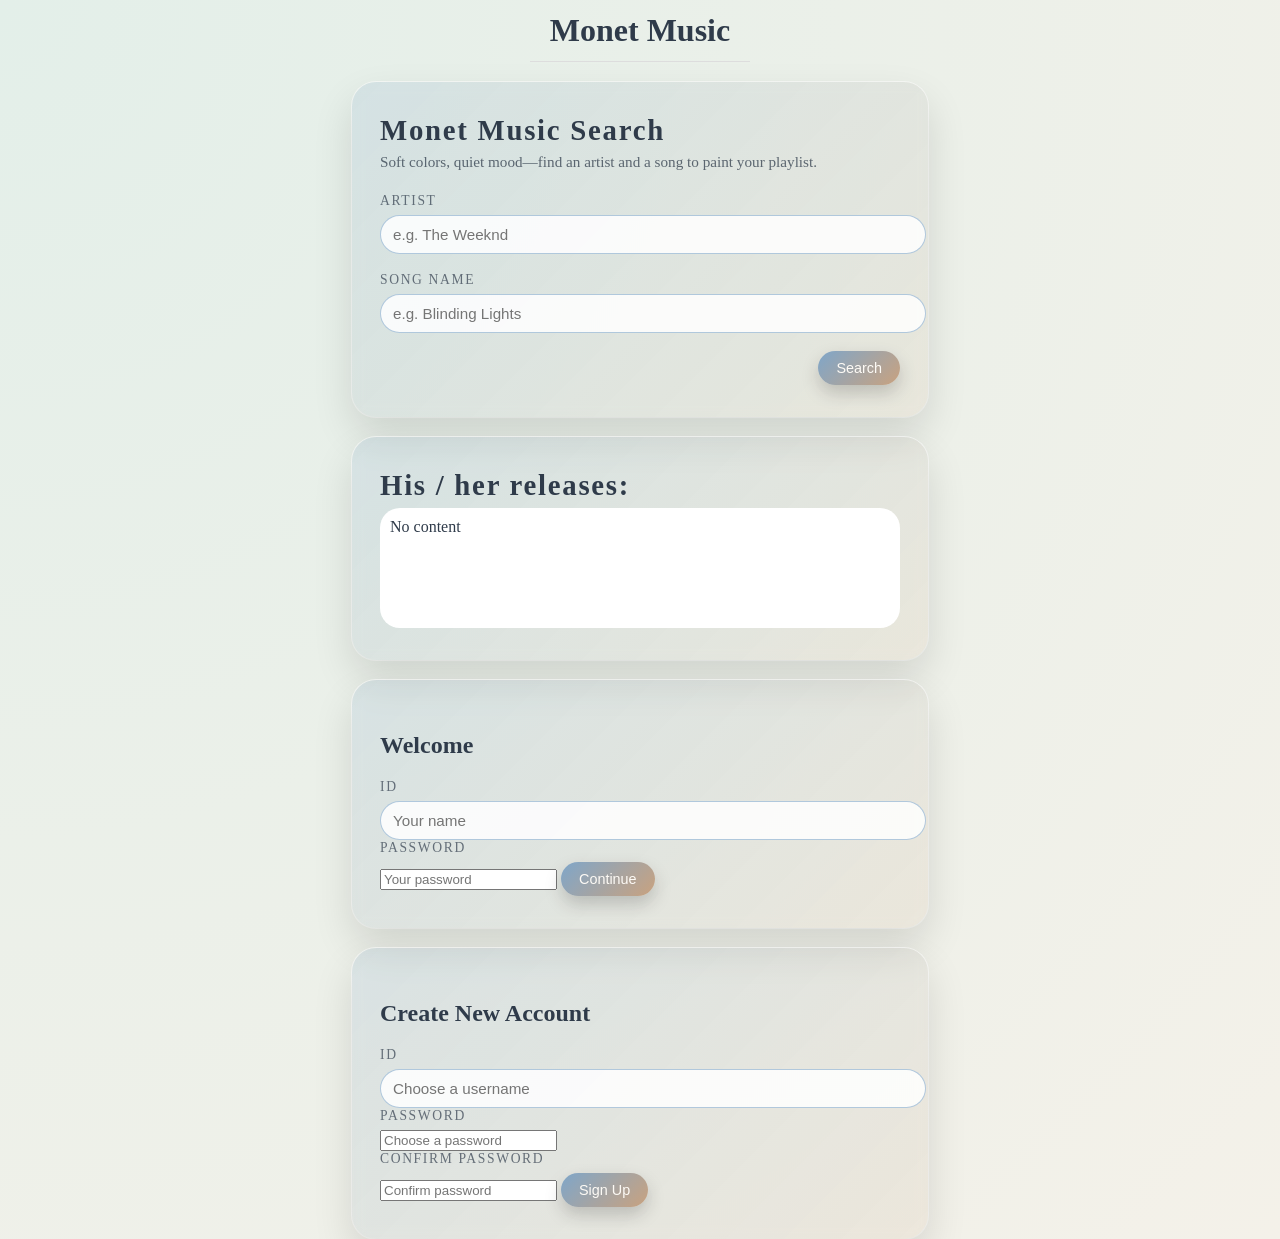
==== web/index.html @ d3612227 "imitates log-in behavior." ====
<!DOCTYPE html>
<html lang="en">

<head>
  <meta charset="UTF-8" />
  <title>Monet Music Search</title>
  <link rel="stylesheet" href="styles.css">
</head>

<body>
  <header class="app-header">
    <div class="logo-area">
      <h1>Monet Music</h1>
    </div>
  
    <div id="user-area" class="user-area logged-out">
      <!-- Logged-out state -->
      <!-- <button id="login-btn" class="login-btn">Sign In</button> -->
  
      <!-- Logged-in state -->
      <div id="profile-box" class="profile-box hidden">
        <img id="profile-photo" class="profile-photo" src="" alt="User Photo">
        <span id="profile-name" class="profile-name"></span>
      </div>
    </div>
  </header>
  
  <div class="canvas">
    <h1 class="title">Monet Music Search</h1>
    <p class="subtitle">
      Soft colors, quiet mood—find an artist and a song to paint your playlist.
    </p>

    <form id="form">
      <div class="field-group">
        <label for="artist">Artist</label>
        <input type="text" id="artist" name="artist" placeholder="e.g. The Weeknd" />
      </div>

      <div class="field-group">
        <label for="song">Song name</label>
        <input type="text" id="song" name="song" placeholder="e.g. Blinding Lights" />
      </div>

      <div class="actions">
        <button id='submit-btn' type="submit">Search</button>
      </div>
    </form>
  </div>

  <div id="response-div" class="canvas">
    <h1 class="title">His / her releases: </h1>
    <div id="releases-div">
      <div id="blank-ph">No content</div>
      <!-- from js -->

    </div>
  </div>

  <div class="auth-card canvas">
    <h2>Welcome</h2>
    <form id="sign">
      <label for="u-name">ID</label>
      <input type="text" id="u-name" name="u-name" placeholder="Your name">

      <label for="password">Password</label>
      <input type="password" id="password" name="password" placeholder="Your password">

      <button type="submit">Continue</button>
    </form>
  </div>

  <div class="auth-card canvas">
    <h2>Create New Account</h2>
    <form id="create-account">
      <label for="new-u-name">ID</label>
      <input type="text" id="new-u-name" name="new-u-name" placeholder="Choose a username">

      <label for="new-password">Password</label>
      <input type="password" id="new-password" name="new-password" placeholder="Choose a password">

      <label for="confirm-password">Confirm Password</label>
      <input type="password" id="confirm-password" name="confirm-password" placeholder="Confirm password">

      <button type="submit">Sign Up</button>
    </form>
  </div>



  <script type="module" src="scripts.js"></script>
</body>

</html>
---- web/styles.css ----
:root {
  --bg1: #f4f1e9;
  --bg2: #e3efe9;
  --accent1: #7fa6c9;
  --accent2: #c9a27f;
  --text: #2f3b4a;
}

body {
  margin: 0;
  gap: 20px;
  min-height: 100vh;
  font-family: "Georgia", "Times New Roman", serif;
  color: var(--text);
  background: radial-gradient(circle at top left, var(--bg2), var(--bg1));
  display: flex;
  flex-direction: column;
  align-items: center;
  justify-content: space-around;
}

/* header */
.app-header {
  display: flex;
  justify-content: space-between;
  align-items: center;
  padding: 12px 20px;
  border-bottom: 1px solid #ddd;
}

.logo-area h1 {
  margin: 0;
}

.user-area {
  display: flex;
  align-items: center;
  gap: 12px;
}

.login-btn {
  padding: 6px 12px;
  border-radius: 6px;
  border: none;
  background: #333;
  color: white;
  cursor: pointer;
}

.profile-box {
  display: flex;
  align-items: center;
  gap: 10px;
}

.profile-photo {
  width: 38px;
  height: 38px;
  border-radius: 50%;
  object-fit: cover;
  border: 2px solid #ccc;
}

.profile-name {
  font-size: 0.9rem;
  font-weight: 600;
}

.hidden {
  display: none;
}
/* end header */

.canvas {
  max-width: 520px;
  width: 90%;
  padding: 32px 28px;
  border-radius: 24px;
  background: linear-gradient(
    135deg,
    rgba(127, 166, 201, 0.18),
    rgba(201, 162, 127, 0.12)
  );
  box-shadow:
    0 18px 40px rgba(0, 0, 0, 0.12),
    0 0 0 1px rgba(255, 255, 255, 0.6);
  backdrop-filter: blur(6px);
}

.title {
  font-size: 1.8rem;
  margin: 0 0 6px;
  letter-spacing: 0.06em;
}

.subtitle {
  margin: 0 0 22px;
  font-size: 0.95rem;
  color: rgba(47, 59, 74, 0.75);
}

.field-group {
  margin-bottom: 18px;
}

label {
  display: block;
  font-size: 0.85rem;
  margin-bottom: 6px;
  text-transform: uppercase;
  letter-spacing: 0.12em;
  color: rgba(47, 59, 74, 0.7);
}

input[type="text"] {
  width: 100%;
  padding: 10px 12px;
  border-radius: 999px;
  border: 1px solid rgba(127, 166, 201, 0.6);
  background: rgba(255, 255, 255, 0.85);
  font-size: 0.95rem;
  outline: none;
  transition: box-shadow 0.2s ease, border-color 0.2s ease,
    background 0.2s ease;
}

input[type="text"]:focus {
  border-color: var(--accent1);
  box-shadow: 0 0 0 2px rgba(127, 166, 201, 0.35);
  background: rgba(255, 255, 255, 0.98);
}

.actions {
  margin-top: 10px;
  display: flex;
  justify-content: flex-end;
}

button {
  border: none;
  border-radius: 999px;
  padding: 9px 18px;
  font-size: 0.9rem;
  cursor: pointer;
  background: linear-gradient(
    135deg,
    var(--accent1),
    var(--accent2)
  );
  color: #fdfaf5;
  box-shadow: 0 8px 18px rgba(0, 0, 0, 0.18);
  transition: transform 0.15s ease, box-shadow 0.15s ease,
    filter 0.15s ease;
}

button:hover {
  transform: translateY(-1px);
  box-shadow: 0 10px 22px rgba(0, 0, 0, 0.22);
  filter: brightness(1.05);
}

button:active {
  transform: translateY(1px);
  box-shadow: 0 4px 10px rgba(0, 0, 0, 0.18);
  filter: brightness(0.97);
}

div#blank-ph {
  height: 100px;
  border-radius: 20px;
  background-color: #fff;
  padding: 10px;
}

/* floating */
/* Artist Card Container */
.artist-card {
  margin: 2rem 0;
  padding: 1.5rem;
  border-radius: 12px;
  background: #f7f7f7;
}

/* Artist Header */
.artist-info {
  display: flex;
  align-items: center;
  gap: 1rem;
}

.artist-name {
  margin: 0;
}

.artist-photo {
  width: 60px;
  height: 60px;
  border-radius: 50%;
  object-fit: cover;
}

/* Release Tiles Grid */
.release-tiles {
  margin-top: 1rem;
  display: grid;
  grid-template-columns: repeat(auto-fill, minmax(90px, 1fr));
  gap: 12px;
}

/* Individual Tile */
.release-tile {
  position: relative;
  width: 100%;
  aspect-ratio: 1 / 1;
  overflow: hidden;
  border-radius: 8px;
  cursor: pointer;
  transition: transform 0.25s ease, box-shadow 0.25s ease;
}

.release-tile img {
  width: 100%;
  height: 100%;
  object-fit: cover;
}

/* Hover enlarge + float */
.release-tile:hover {
  transform: scale(1.25);
  z-index: 10;
  box-shadow: 0 8px 20px rgba(0,0,0,0.25);
}

/* Album name label */
.release-label {
  position: absolute;
  bottom: 0;
  left: 0;
  right: 0;
  padding: 6px;
  font-size: 0.75rem;
  text-align: center;
  background: rgba(0,0,0,0.65);
  color: white;
  opacity: 0;
  transition: opacity 0.25s ease;
}

/* Reveal label on hover */
.release-tile:hover .release-label {
  opacity: 1;
}
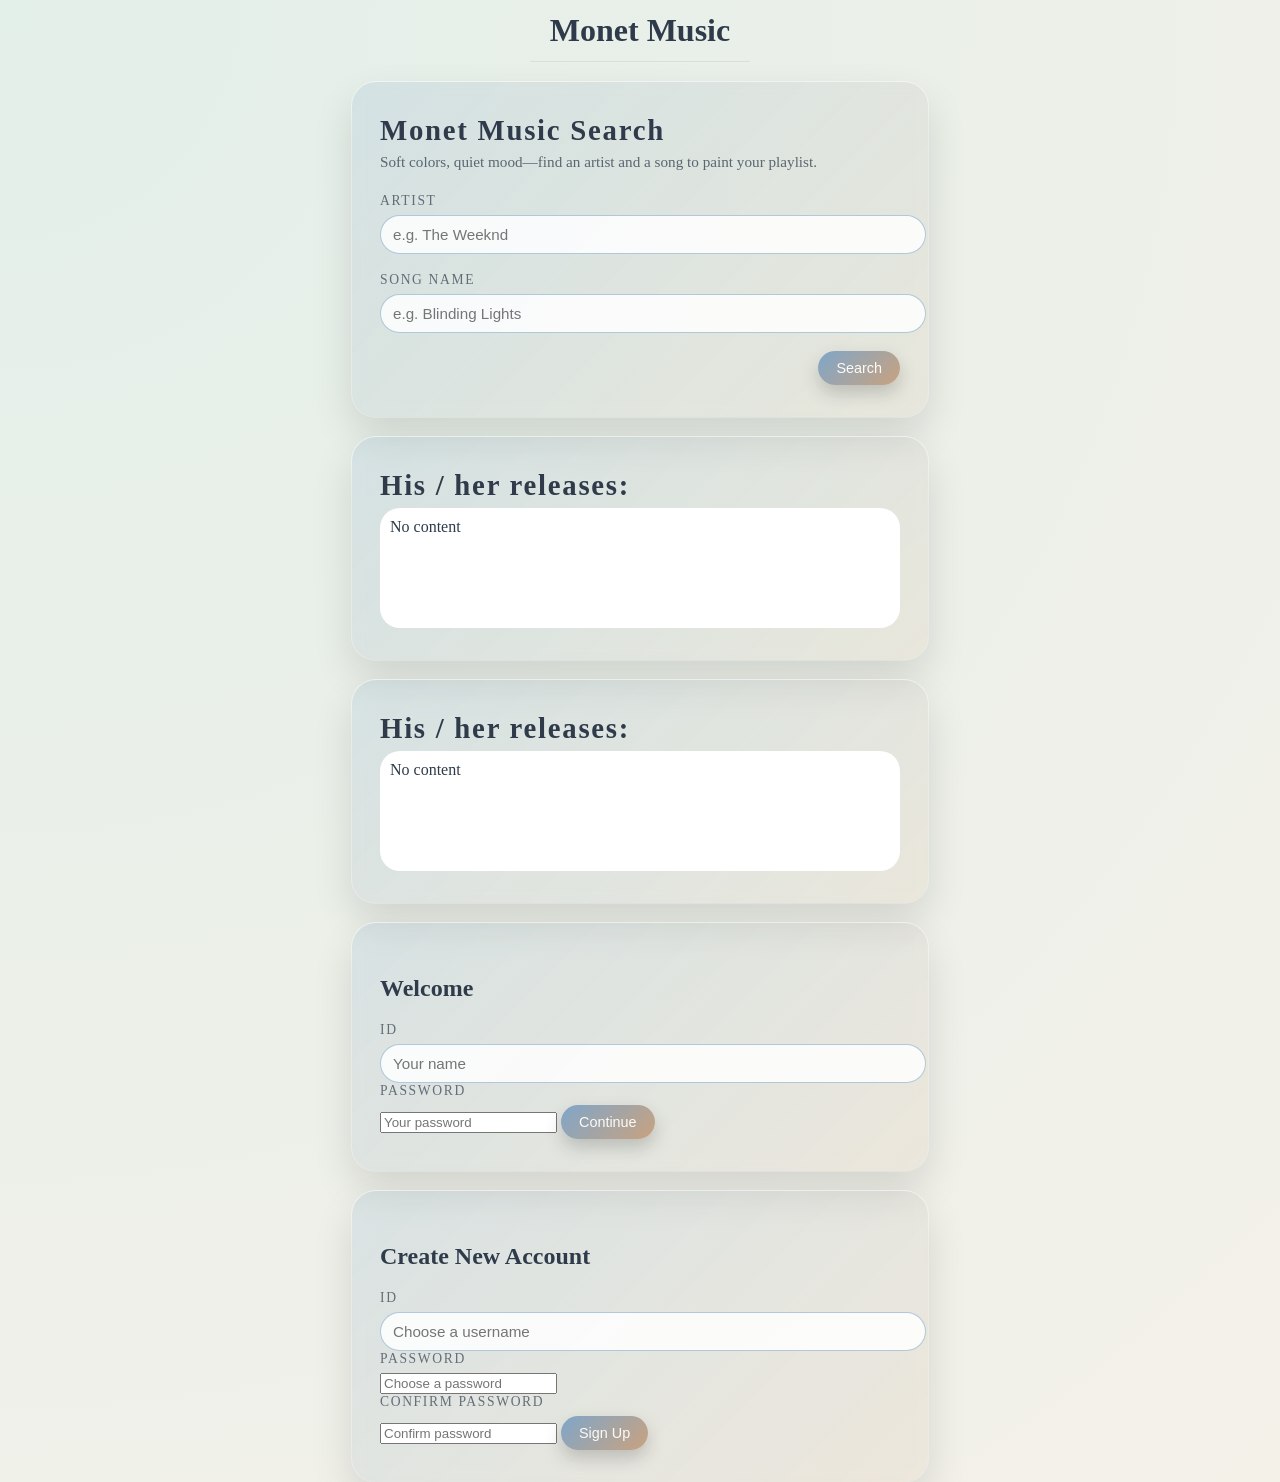
==== commit 32509396: "try one server for one domain" ====
--- a/web/index.html
+++ b/web/index.html
@@ -48,7 +48,16 @@
     </form>
   </div>
 
-  <div id="response-div" class="canvas">
+  <div id="artist-search" class="canvas">
+    <h1 class="title">His / her releases: </h1>
+    <div id="releases-div">
+      <div id="blank-ph">No content</div>
+      <!-- from js -->
+
+    </div>
+  </div>
+
+  <div id="song-search" class="canvas">
     <h1 class="title">His / her releases: </h1>
     <div id="releases-div">
       <div id="blank-ph">No content</div>
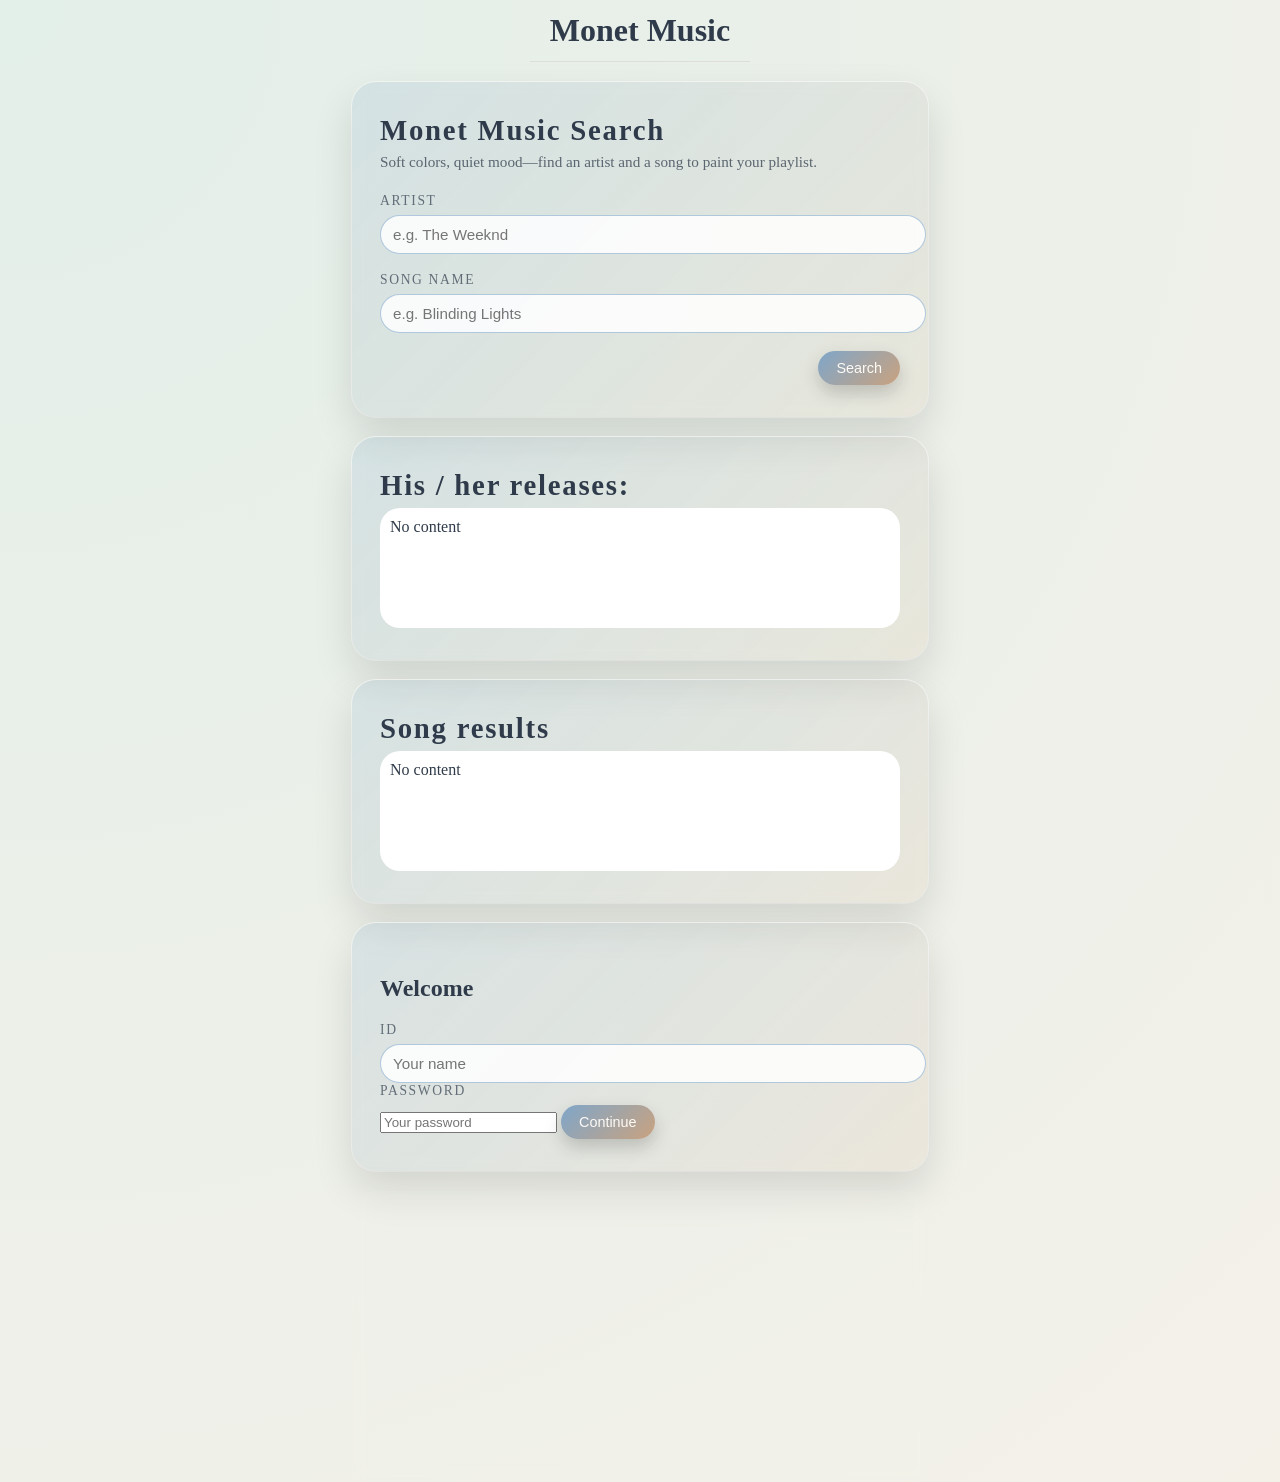
==== commit ceee76bd: "Display songs searched by song name and artist" ====
--- a/web/index.html
+++ b/web/index.html
@@ -48,25 +48,24 @@
     </form>
   </div>
 
-  <div id="artist-search" class="canvas">
+  <div id="artist-result-div" class="canvas">
     <h1 class="title">His / her releases: </h1>
-    <div id="releases-div">
+    <div id="artists-div">
+      <div id="blank-ph">No content</div>
+      <!-- from js -->
+
+    </div>
+  </div>
+  <div id="songs-result-div" class="canvas">
+    <h1 class="title">Song results</h1>
+    <div id="songs-div">
       <div id="blank-ph">No content</div>
       <!-- from js -->
 
     </div>
   </div>
 
-  <div id="song-search" class="canvas">
-    <h1 class="title">His / her releases: </h1>
-    <div id="releases-div">
-      <div id="blank-ph">No content</div>
-      <!-- from js -->
-
-    </div>
-  </div>
-
-  <div class="auth-card canvas">
+   <div class="auth-card canvas">
     <h2>Welcome</h2>
     <form id="sign">
       <label for="u-name">ID</label>
--- a/web/styles.css
+++ b/web/styles.css
@@ -69,6 +69,7 @@
 .hidden {
   display: none;
 }
+
 /* end header */
 
 .canvas {
@@ -76,11 +77,9 @@
   width: 90%;
   padding: 32px 28px;
   border-radius: 24px;
-  background: linear-gradient(
-    135deg,
-    rgba(127, 166, 201, 0.18),
-    rgba(201, 162, 127, 0.12)
-  );
+  background: linear-gradient(135deg,
+      rgba(127, 166, 201, 0.18),
+      rgba(201, 162, 127, 0.12));
   box-shadow:
     0 18px 40px rgba(0, 0, 0, 0.12),
     0 0 0 1px rgba(255, 255, 255, 0.6);
@@ -142,11 +141,9 @@
   padding: 9px 18px;
   font-size: 0.9rem;
   cursor: pointer;
-  background: linear-gradient(
-    135deg,
-    var(--accent1),
-    var(--accent2)
-  );
+  background: linear-gradient(135deg,
+      var(--accent1),
+      var(--accent2));
   color: #fdfaf5;
   box-shadow: 0 8px 18px rgba(0, 0, 0, 0.18);
   transition: transform 0.15s ease, box-shadow 0.15s ease,
@@ -228,7 +225,7 @@
 .release-tile:hover {
   transform: scale(1.25);
   z-index: 10;
-  box-shadow: 0 8px 20px rgba(0,0,0,0.25);
+  box-shadow: 0 8px 20px rgba(0, 0, 0, 0.25);
 }
 
 /* Album name label */
@@ -240,7 +237,7 @@
   padding: 6px;
   font-size: 0.75rem;
   text-align: center;
-  background: rgba(0,0,0,0.65);
+  background: rgba(0, 0, 0, 0.65);
   color: white;
   opacity: 0;
   transition: opacity 0.25s ease;
@@ -250,3 +247,45 @@
 .release-tile:hover .release-label {
   opacity: 1;
 }
+
+
+/* rows */
+.song-row {
+  display: flex;
+  align-items: center;
+  padding: 12px;
+  border-radius: 12px;
+  background: var(--md-sys-color-surface-container-low, #ffffff);
+  margin-bottom: 10px;
+  transition: background 0.2s;
+}
+
+.song-row:hover {
+  background: var(--md-sys-color-surface-container, #f0edf3);
+}
+
+.song-thumb {
+  width: 56px;
+  height: 56px;
+  border-radius: 8px;
+  object-fit: cover;
+  margin-right: 14px;
+  background: #ddd;
+}
+
+.song-info {
+  display: flex;
+  flex-direction: column;
+}
+
+.song-title {
+  font-size: 1rem;
+  font-weight: 600;
+  margin: 0;
+}
+
+.song-artist {
+  font-size: 0.875rem;
+  opacity: 0.7;
+  margin: 2px 0 0 0;
+}
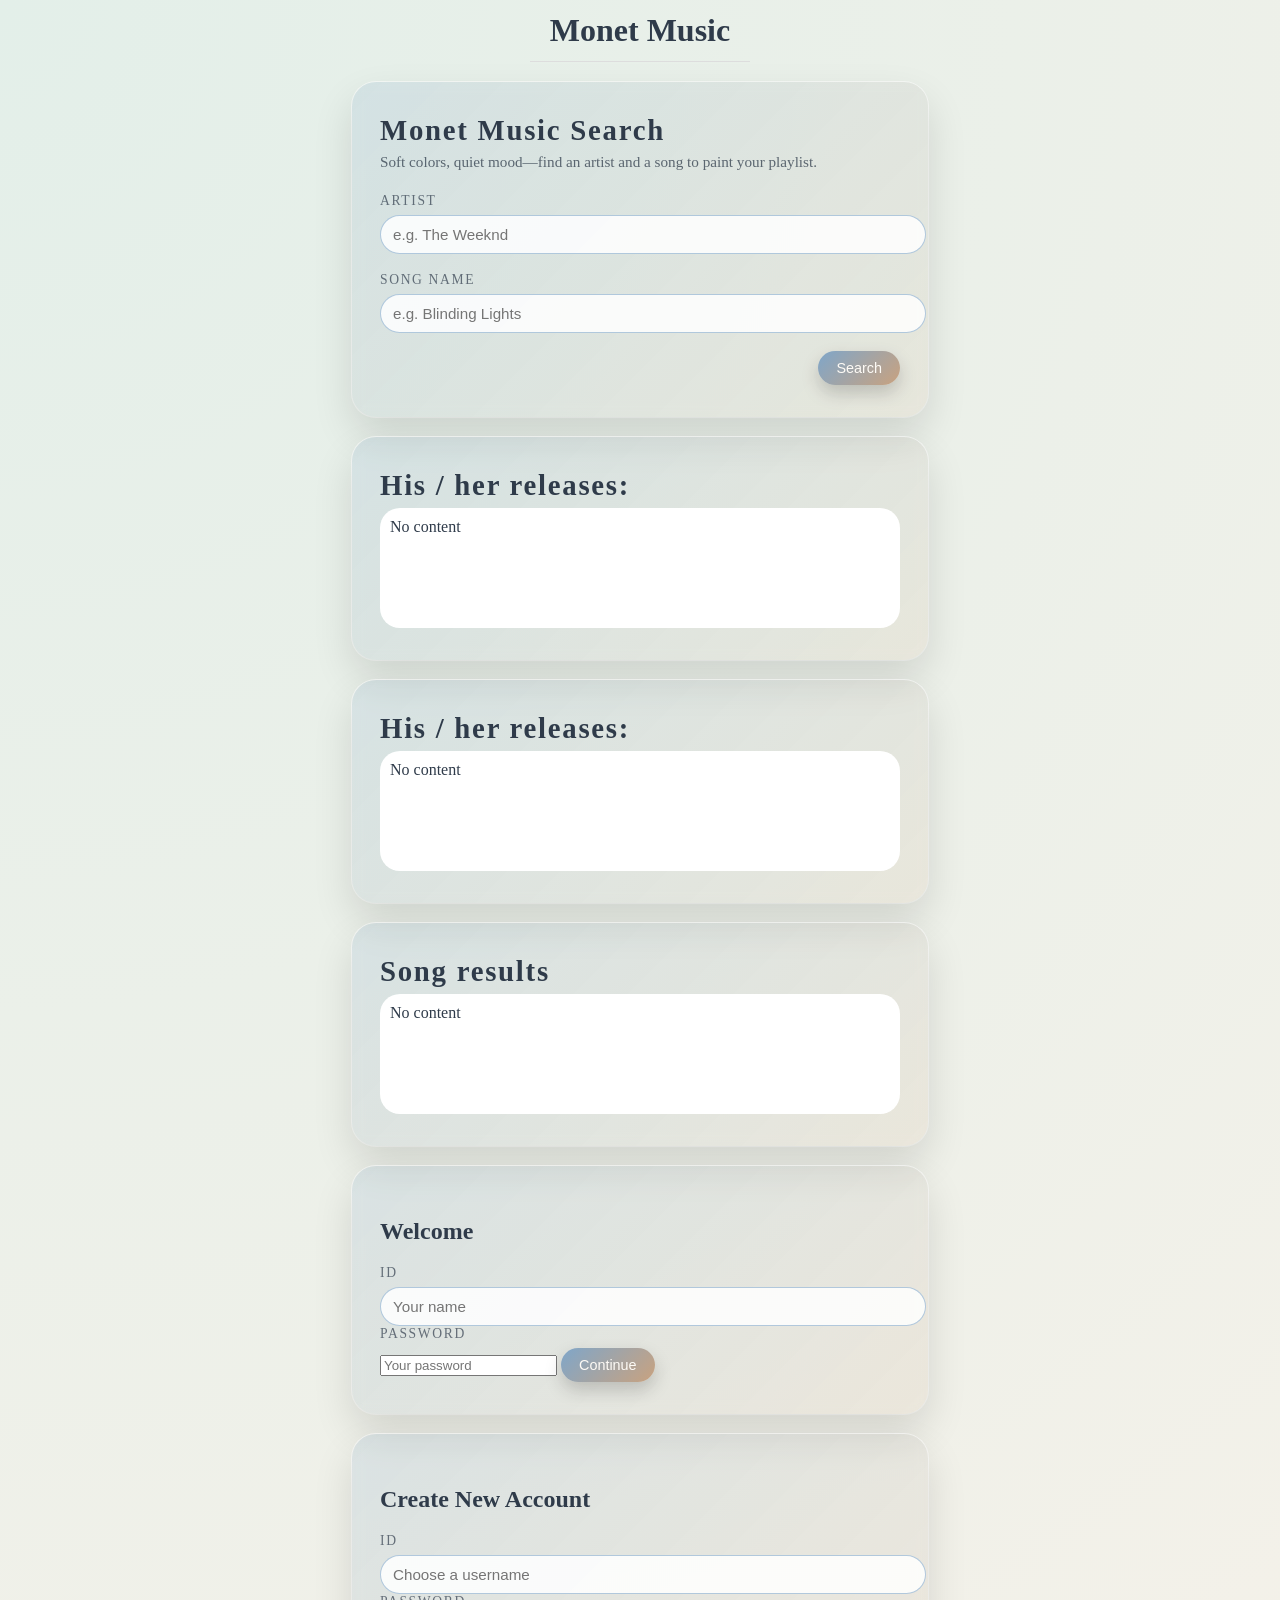
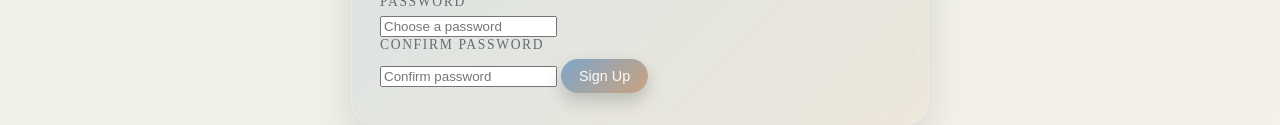
==== commit 0aaf072a: "Merge branch 'main' into one_server" ====
--- a/web/index.html
+++ b/web/index.html
@@ -48,7 +48,16 @@
     </form>
   </div>
 
-  <div id="artist-result-div" class="canvas">
+  <div id="artist-search" class="canvas">
+    <h1 class="title">His / her releases: </h1>
+    <div id="releases-div">
+      <div id="blank-ph">No content</div>
+      <!-- from js -->
+
+    </div>
+  </div>
+
+  <div id="song-search" class="canvas">
     <h1 class="title">His / her releases: </h1>
     <div id="artists-div">
       <div id="blank-ph">No content</div>
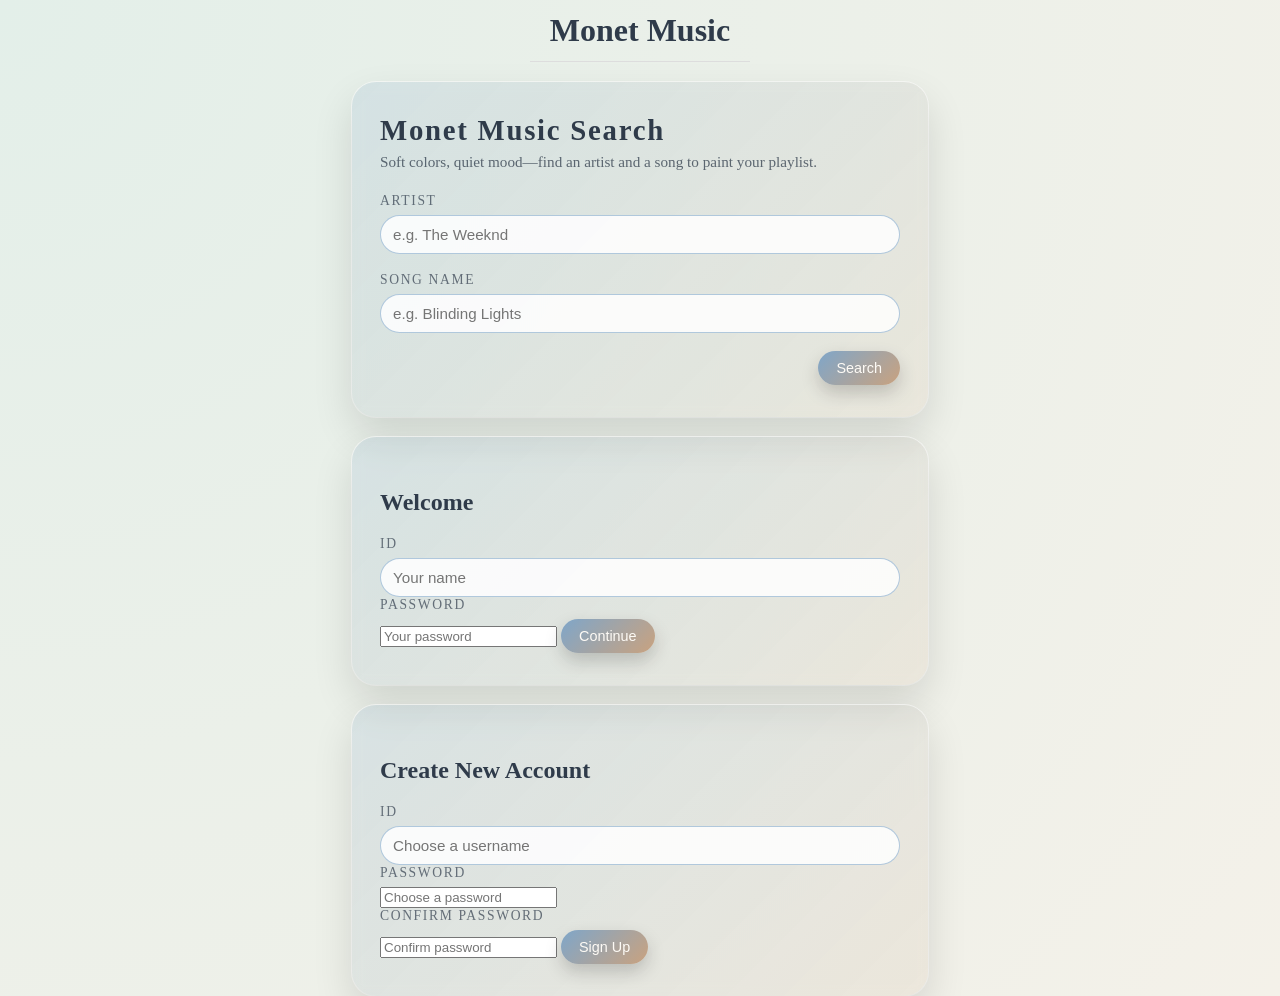
==== commit 33e80bb8: "Semi-finished prototype. Can write reviews" ====
--- a/web/index.html
+++ b/web/index.html
@@ -14,8 +14,6 @@
     </div>
   
     <div id="user-area" class="user-area logged-out">
-      <!-- Logged-out state -->
-      <!-- <button id="login-btn" class="login-btn">Sign In</button> -->
   
       <!-- Logged-in state -->
       <div id="profile-box" class="profile-box hidden">
@@ -39,7 +37,7 @@
 
       <div class="field-group">
         <label for="song">Song name</label>
-        <input type="text" id="song" name="song" placeholder="e.g. Blinding Lights" />
+        <input type="text" id="song" name="song" placeholder="e.g. Blinding Lights" required />
       </div>
 
       <div class="actions">
@@ -50,25 +48,17 @@
 
   <div id="artist-search" class="canvas">
     <h1 class="title">His / her releases: </h1>
-    <div id="releases-div">
-      <div id="blank-ph">No content</div>
+    <div id="artists-div">
+      <div id="blank-ph">Thinking...</div>
       <!-- from js -->
 
     </div>
   </div>
 
   <div id="song-search" class="canvas">
-    <h1 class="title">His / her releases: </h1>
-    <div id="artists-div">
-      <div id="blank-ph">No content</div>
-      <!-- from js -->
-
-    </div>
-  </div>
-  <div id="songs-result-div" class="canvas">
     <h1 class="title">Song results</h1>
     <div id="songs-div">
-      <div id="blank-ph">No content</div>
+      <div id="blank-ph">Thinking...</div>
       <!-- from js -->
 
     </div>
--- a/web/styles.css
+++ b/web/styles.css
@@ -16,7 +16,7 @@
   display: flex;
   flex-direction: column;
   align-items: center;
-  justify-content: space-around;
+  justify-content: space-evenly;
 }
 
 /* header */
@@ -84,6 +84,13 @@
     0 18px 40px rgba(0, 0, 0, 0.12),
     0 0 0 1px rgba(255, 255, 255, 0.6);
   backdrop-filter: blur(6px);
+}
+#artist-search {
+  display: none;
+}
+
+#song-search {
+  display: none;
 }
 
 .title {
@@ -253,6 +260,7 @@
 .song-row {
   display: flex;
   align-items: center;
+  width: 100%;
   padding: 12px;
   border-radius: 12px;
   background: var(--md-sys-color-surface-container-low, #ffffff);
@@ -288,4 +296,27 @@
   font-size: 0.875rem;
   opacity: 0.7;
   margin: 2px 0 0 0;
+}
+
+/* review */
+.review-textarea {
+  width: 100%;
+  height:auto;
+  min-height: 120px;
+  border-radius: 12px;
+  border: 1px solid #ccc;
+  padding: 12px;
+  font-size: 0.95rem;
+  margin-bottom: 16px;
+  background: #e9e9e1;
+  display: block;
+  box-sizing: border-box;
+  /* auto resize */
+  resize: none;              /* important: let JS handle resizing */
+  overflow: hidden;          /* hide scrollbars */
+  transition: border-color 0.2s;
+}
+
+input[type=text] {
+  box-sizing: border-box;
 }
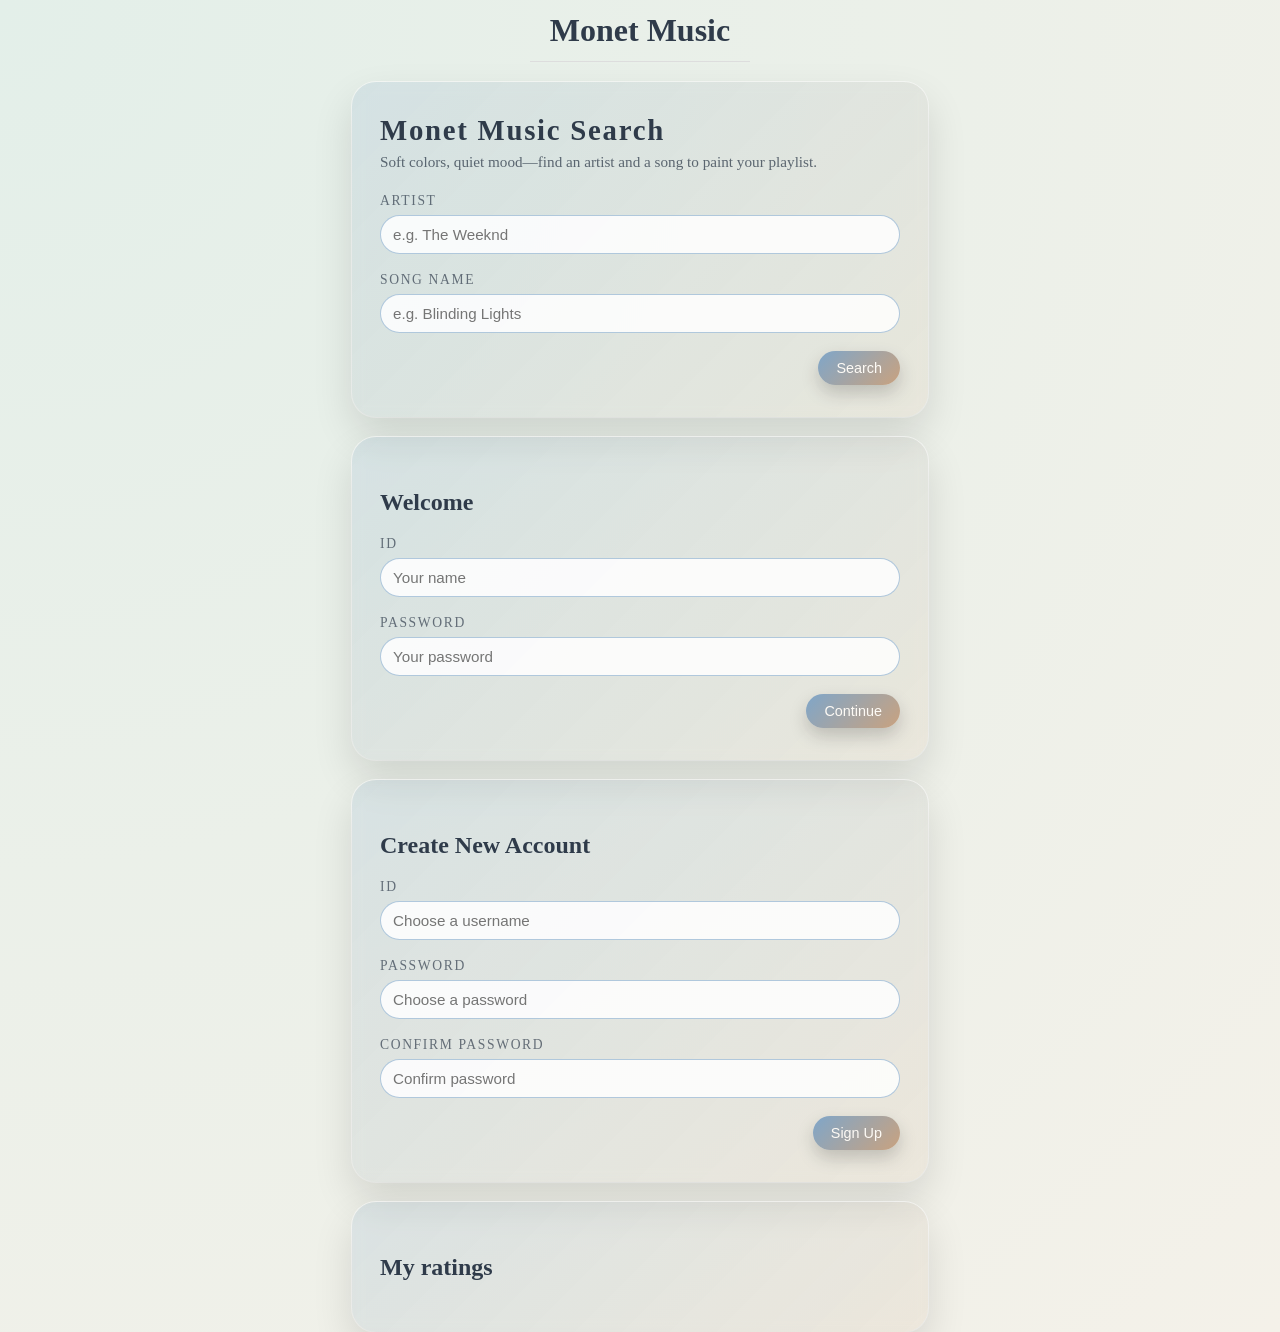
==== commit 9b414ed0: "display review history;  better load waiting; local cache;" ====
--- a/web/index.html
+++ b/web/index.html
@@ -12,9 +12,9 @@
     <div class="logo-area">
       <h1>Monet Music</h1>
     </div>
-  
+
     <div id="user-area" class="user-area logged-out">
-  
+
       <!-- Logged-in state -->
       <div id="profile-box" class="profile-box hidden">
         <img id="profile-photo" class="profile-photo" src="" alt="User Photo">
@@ -22,8 +22,8 @@
       </div>
     </div>
   </header>
-  
-  <div class="canvas">
+
+  <div class="canvas" id="search-div">
     <h1 class="title">Monet Music Search</h1>
     <p class="subtitle">
       Soft colors, quiet mood—find an artist and a song to paint your playlist.
@@ -32,7 +32,7 @@
     <form id="form">
       <div class="field-group">
         <label for="artist">Artist</label>
-        <input type="text" id="artist" name="artist" placeholder="e.g. The Weeknd" />
+        <input type="text" id="artist" name="artist" placeholder="e.g. The Weeknd" required />
       </div>
 
       <div class="field-group">
@@ -49,7 +49,7 @@
   <div id="artist-search" class="canvas">
     <h1 class="title">His / her releases: </h1>
     <div id="artists-div">
-      <div id="blank-ph">Thinking...</div>
+      <!-- <div id="blank-ph">Thinking...</div> -->
       <!-- from js -->
 
     </div>
@@ -58,44 +58,65 @@
   <div id="song-search" class="canvas">
     <h1 class="title">Song results</h1>
     <div id="songs-div">
-      <div id="blank-ph">Thinking...</div>
+      <div id="blank-ph">Thinking... <p>Due to the physical distance of our server, response might take a while. In the mean time, have some fun. </p>
+        <iframe style = "width: 100%; height: 550px; overflow: hidden; border: none;" src = "https://playpager.com/embed/wordpuzzle/index.html" title="Word Puzzle" scrolling = "no"></iframe>
+      </div>
       <!-- from js -->
 
     </div>
   </div>
-
-   <div class="auth-card canvas">
+<!-- artist thinks when searching for songs
+ 
+ no back up for when server is down - thinkinggggggg -->
+  <div class="auth-card canvas">
     <h2>Welcome</h2>
     <form id="sign">
-      <label for="u-name">ID</label>
-      <input type="text" id="u-name" name="u-name" placeholder="Your name">
+      <div class="field-group">
+        <label for="u-name">ID</label>
+        <input type="text" id="u-name" name="u-name" placeholder="Your name">
+      </div>
 
-      <label for="password">Password</label>
-      <input type="password" id="password" name="password" placeholder="Your password">
+      <div class="field-group">
+        <label for="password">Password</label>
+        <input type="password" id="password" name="password" placeholder="Your password">
+      </div>
 
-      <button type="submit">Continue</button>
+      <div class="actions">
+        <button type="submit">Continue</button>
+      </div>
     </form>
   </div>
 
   <div class="auth-card canvas">
     <h2>Create New Account</h2>
     <form id="create-account">
-      <label for="new-u-name">ID</label>
-      <input type="text" id="new-u-name" name="new-u-name" placeholder="Choose a username">
+      <div class="field-group">
+        <label for="u-name">ID</label>
+        <input type="text" id="u-name" name="u-name" placeholder="Choose a username">
+      </div>
 
-      <label for="new-password">Password</label>
-      <input type="password" id="new-password" name="new-password" placeholder="Choose a password">
+      <div class="field-group">
+        <label for="password">Password</label>
+        <input type="password" id="password" name="password" placeholder="Choose a password">
+      </div>
 
-      <label for="confirm-password">Confirm Password</label>
-      <input type="password" id="confirm-password" name="confirm-password" placeholder="Confirm password">
+      <div class="field-group">
+        <label for="confirm-password">Confirm Password</label>
+        <input type="password" id="confirm-password" name="confirm-password" placeholder="Confirm password">
+      </div>
 
-      <button type="submit">Sign Up</button>
+      <div class="actions">
+        <button type="submit">Sign Up</button>
+      </div>
     </form>
   </div>
 
-
+  <section id="my-reviews" class="canvas">
+    <h2>My ratings</h2>
+    
+  </section>
 
   <script type="module" src="scripts.js"></script>
 </body>
 
-</html>
+</html>
--- a/web/styles.css
+++ b/web/styles.css
@@ -85,10 +85,8 @@
     0 0 0 1px rgba(255, 255, 255, 0.6);
   backdrop-filter: blur(6px);
 }
-#artist-search {
-  display: none;
-}
-
+
+#artist-search,
 #song-search {
   display: none;
 }
@@ -118,7 +116,8 @@
   color: rgba(47, 59, 74, 0.7);
 }
 
-input[type="text"] {
+input[type="text"], 
+input[type="password"] {
   width: 100%;
   padding: 10px 12px;
   border-radius: 999px;
@@ -126,11 +125,12 @@
   background: rgba(255, 255, 255, 0.85);
   font-size: 0.95rem;
   outline: none;
-  transition: box-shadow 0.2s ease, border-color 0.2s ease,
-    background 0.2s ease;
-}
-
-input[type="text"]:focus {
+  transition: box-shadow 0.2s ease, border-color 0.2s ease, background 0.2s ease;
+  box-sizing: border-box; /* merged from duplicate selector */
+}
+
+input[type="text"]:focus, 
+input[type="password"]:focus {
   border-color: var(--accent1);
   box-shadow: 0 0 0 2px rgba(127, 166, 201, 0.35);
   background: rgba(255, 255, 255, 0.98);
@@ -148,13 +148,10 @@
   padding: 9px 18px;
   font-size: 0.9rem;
   cursor: pointer;
-  background: linear-gradient(135deg,
-      var(--accent1),
-      var(--accent2));
+  background: linear-gradient(135deg, var(--accent1), var(--accent2));
   color: #fdfaf5;
   box-shadow: 0 8px 18px rgba(0, 0, 0, 0.18);
-  transition: transform 0.15s ease, box-shadow 0.15s ease,
-    filter 0.15s ease;
+  transition: transform 0.15s ease, box-shadow 0.15s ease, filter 0.15s ease;
 }
 
 button:hover {
@@ -170,14 +167,13 @@
 }
 
 div#blank-ph {
-  height: 100px;
+  height: fit-content;
   border-radius: 20px;
   background-color: #fff;
   padding: 10px;
 }
 
 /* floating */
-/* Artist Card Container */
 .artist-card {
   margin: 2rem 0;
   padding: 1.5rem;
@@ -185,7 +181,6 @@
   background: #f7f7f7;
 }
 
-/* Artist Header */
 .artist-info {
   display: flex;
   align-items: center;
@@ -203,7 +198,6 @@
   object-fit: cover;
 }
 
-/* Release Tiles Grid */
 .release-tiles {
   margin-top: 1rem;
   display: grid;
@@ -211,11 +205,10 @@
   gap: 12px;
 }
 
-/* Individual Tile */
 .release-tile {
   position: relative;
   width: 100%;
-  aspect-ratio: 1 / 1;
+  aspect-ratio: 1/1;
   overflow: hidden;
   border-radius: 8px;
   cursor: pointer;
@@ -228,14 +221,12 @@
   object-fit: cover;
 }
 
-/* Hover enlarge + float */
 .release-tile:hover {
   transform: scale(1.25);
   z-index: 10;
   box-shadow: 0 8px 20px rgba(0, 0, 0, 0.25);
 }
 
-/* Album name label */
 .release-label {
   position: absolute;
   bottom: 0;
@@ -250,12 +241,10 @@
   transition: opacity 0.25s ease;
 }
 
-/* Reveal label on hover */
 .release-tile:hover .release-label {
   opacity: 1;
 }
 
-
 /* rows */
 .song-row {
   display: flex;
@@ -263,13 +252,13 @@
   width: 100%;
   padding: 12px;
   border-radius: 12px;
-  background: var(--md-sys-color-surface-container-low, #ffffff);
+  background: var(--bg1, #ffffff); /* undefined var */
   margin-bottom: 10px;
   transition: background 0.2s;
 }
 
 .song-row:hover {
-  background: var(--md-sys-color-surface-container, #f0edf3);
+  background: var(--bg2, #f0edf3); /* undefined var */
 }
 
 .song-thumb {
@@ -301,7 +290,7 @@
 /* review */
 .review-textarea {
   width: 100%;
-  height:auto;
+  height: auto; /* fixed missing semicolon */
   min-height: 120px;
   border-radius: 12px;
   border: 1px solid #ccc;
@@ -311,12 +300,7 @@
   background: #e9e9e1;
   display: block;
   box-sizing: border-box;
-  /* auto resize */
-  resize: none;              /* important: let JS handle resizing */
-  overflow: hidden;          /* hide scrollbars */
+  resize: none;
+  overflow: hidden;
   transition: border-color 0.2s;
 }
-
-input[type=text] {
-  box-sizing: border-box;
-}
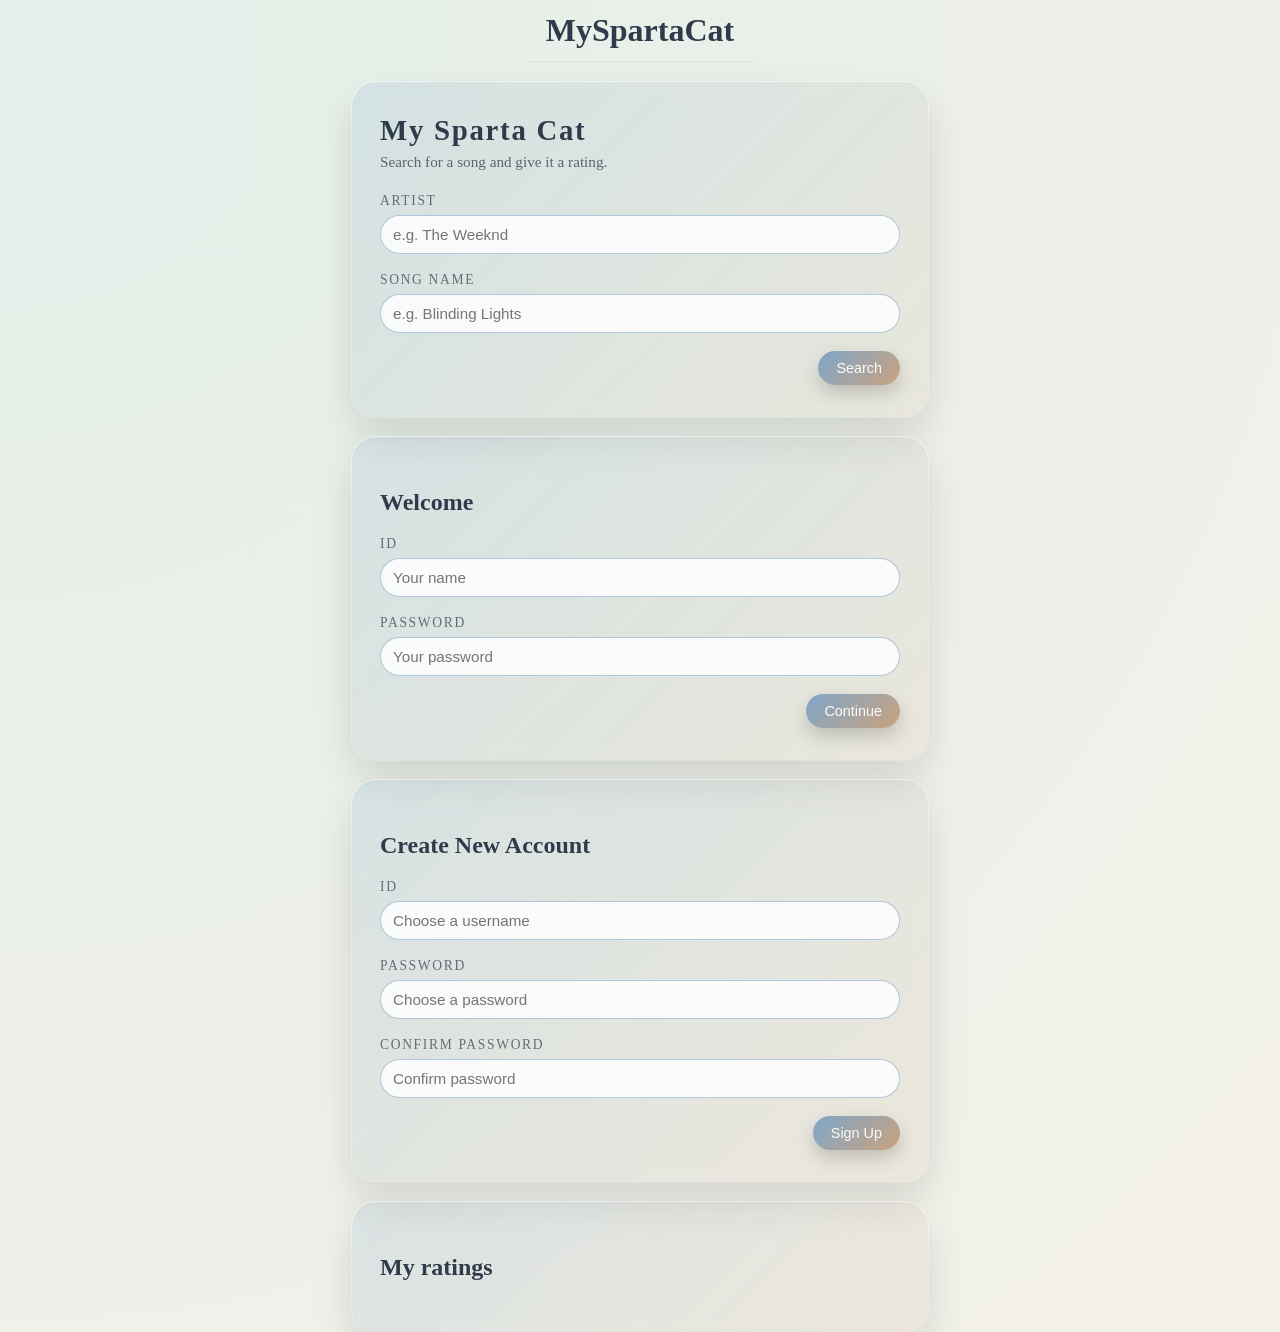
==== commit 659502fb: "put patches for search; changed title and header; update readme; better log hints" ====
--- a/web/index.html
+++ b/web/index.html
@@ -3,14 +3,14 @@
 
 <head>
   <meta charset="UTF-8" />
-  <title>Monet Music Search</title>
+  <title>My Sparta Cat</title>
   <link rel="stylesheet" href="styles.css">
 </head>
 
 <body>
   <header class="app-header">
     <div class="logo-area">
-      <h1>Monet Music</h1>
+      <h1>MySpartaCat</h1>
     </div>
 
     <div id="user-area" class="user-area logged-out">
@@ -24,10 +24,9 @@
   </header>
 
   <div class="canvas" id="search-div">
-    <h1 class="title">Monet Music Search</h1>
+    <h1 class="title">My Sparta Cat</h1>
     <p class="subtitle">
-      Soft colors, quiet mood—find an artist and a song to paint your playlist.
-    </p>
+    Search for a song and give it a rating. </p>
 
     <form id="form">
       <div class="field-group">
